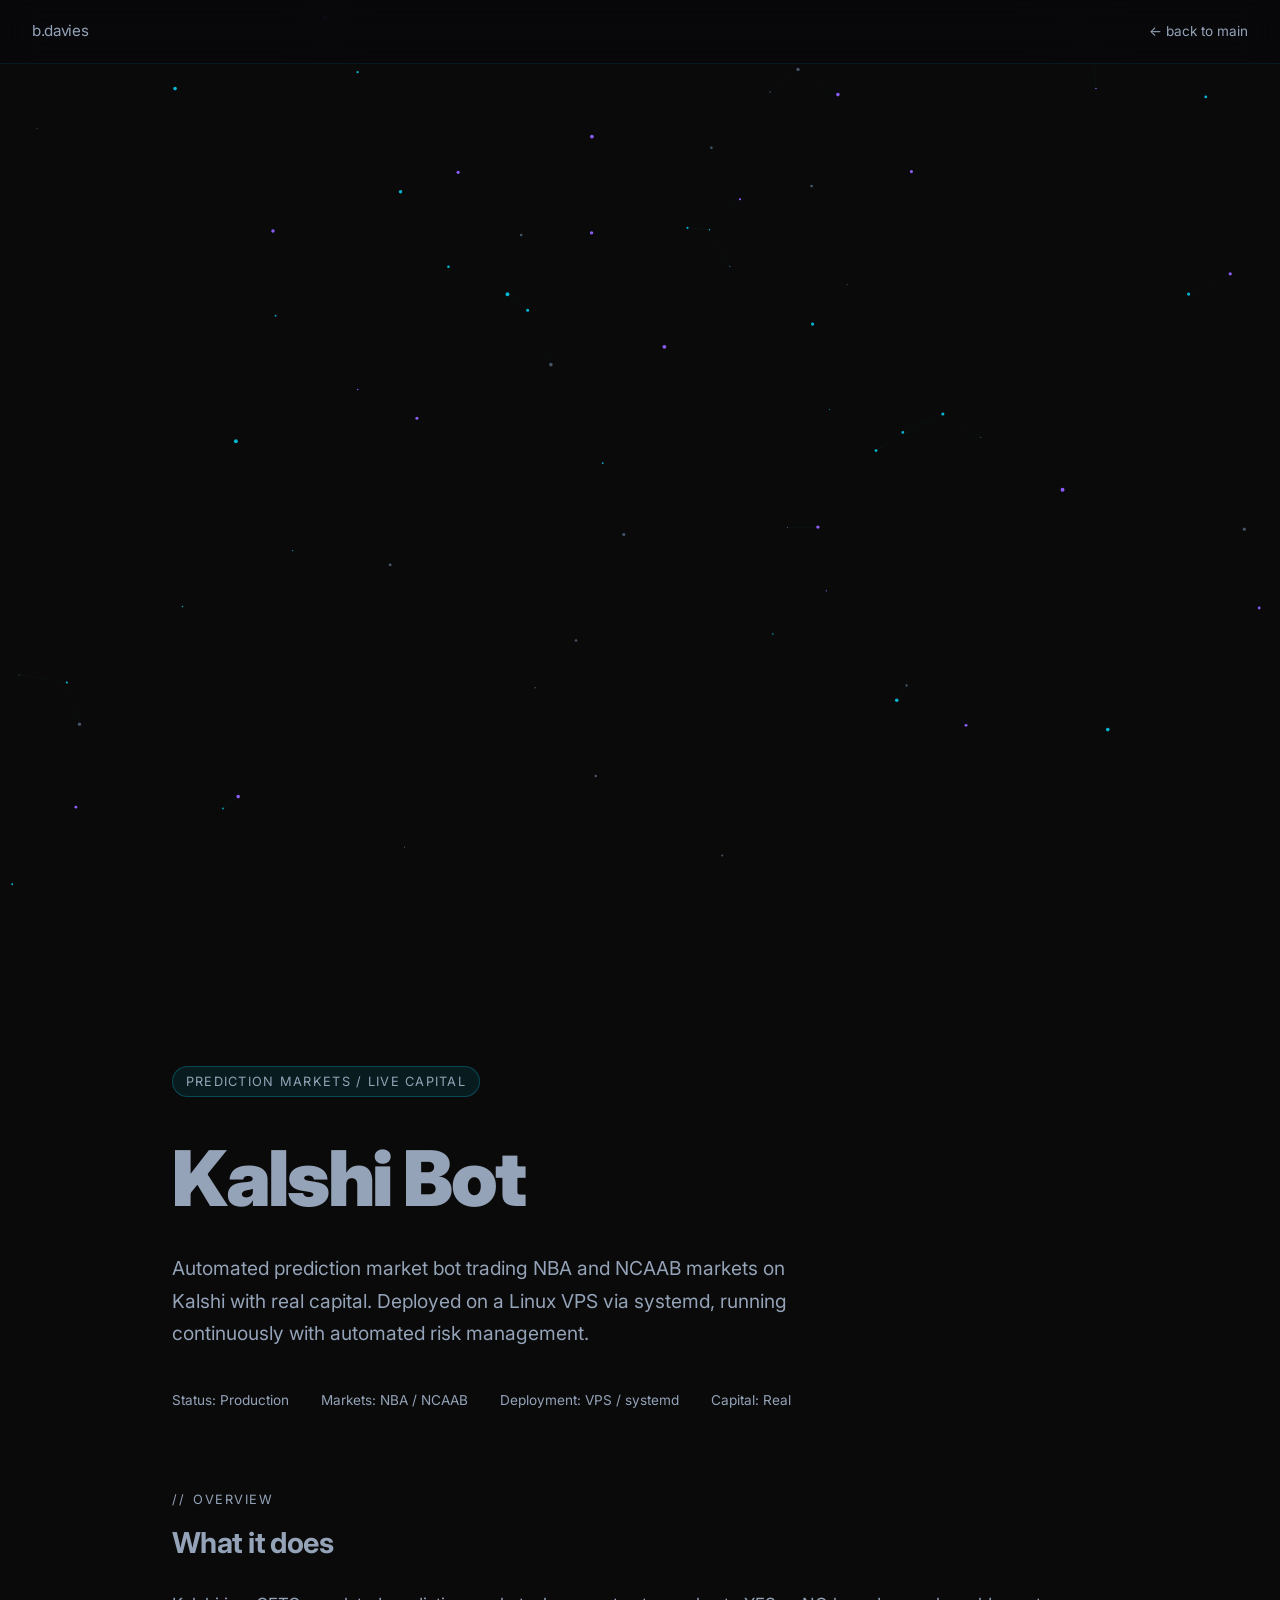
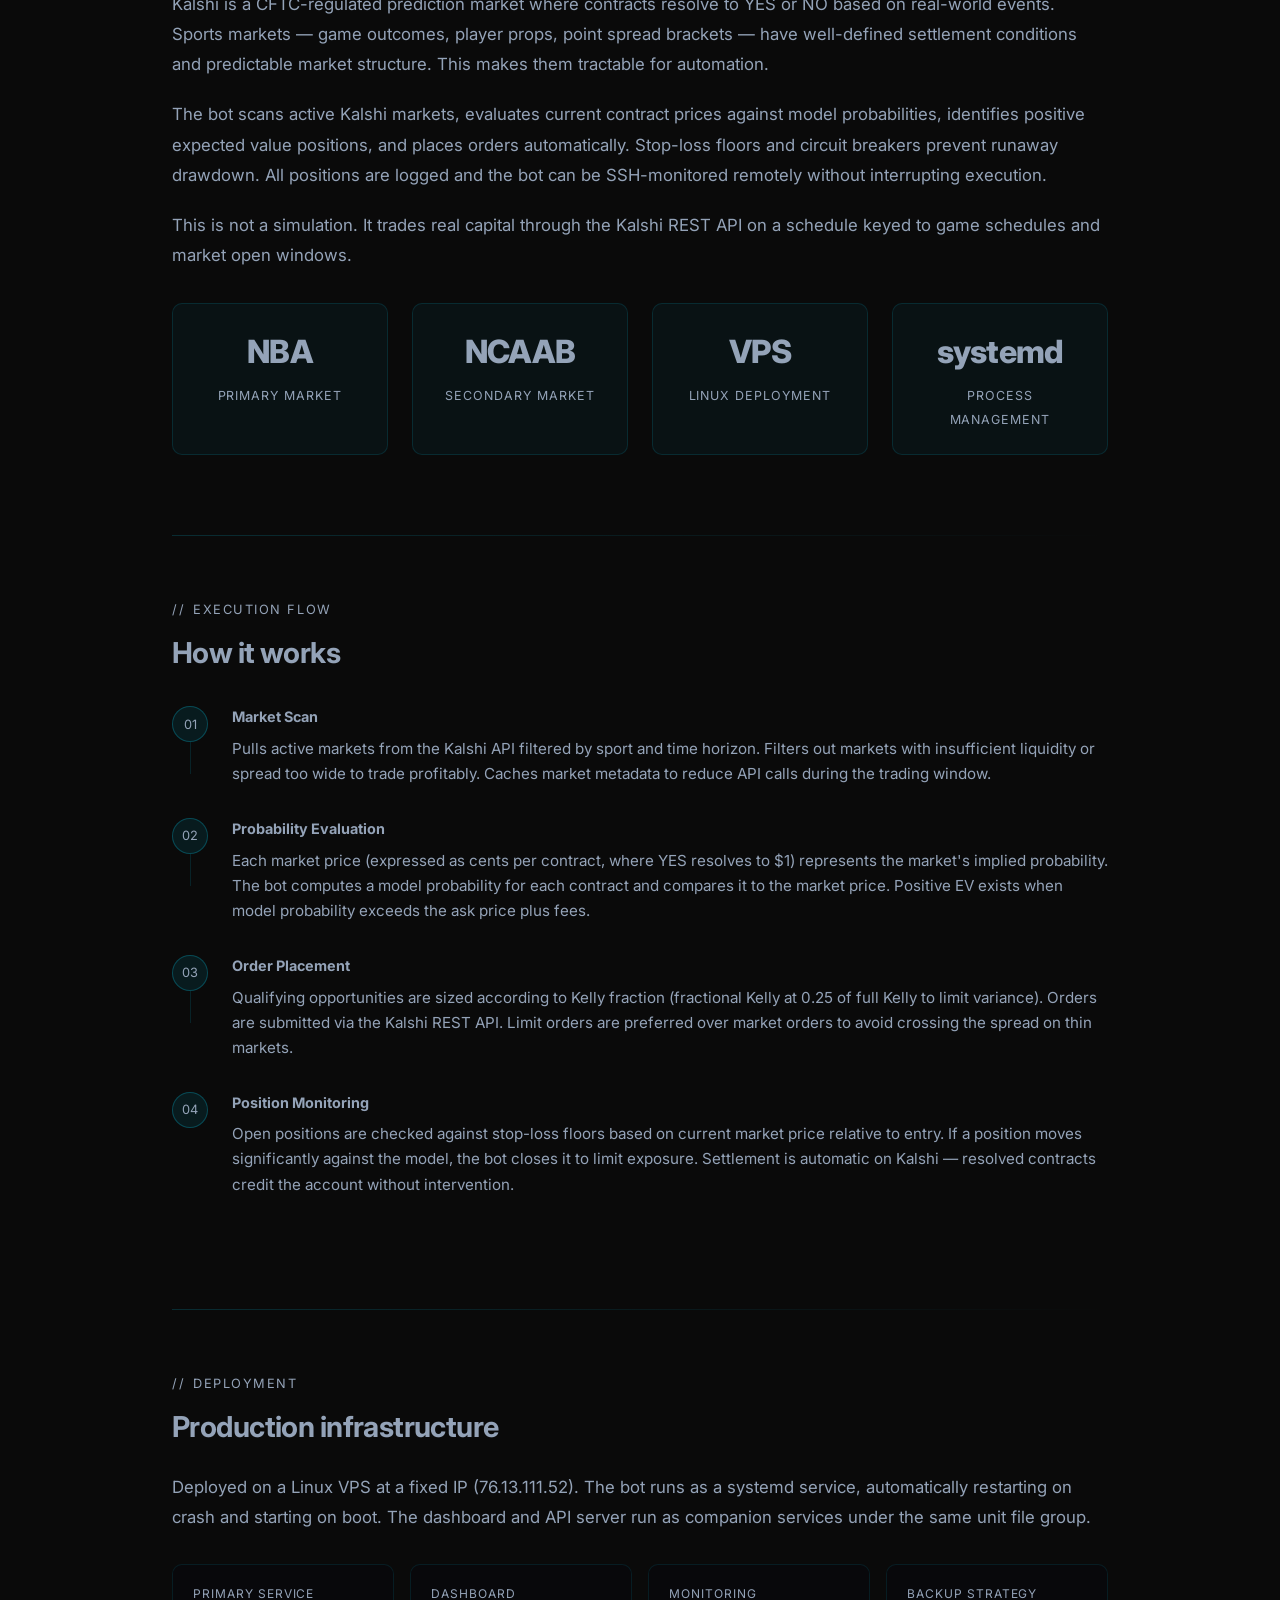
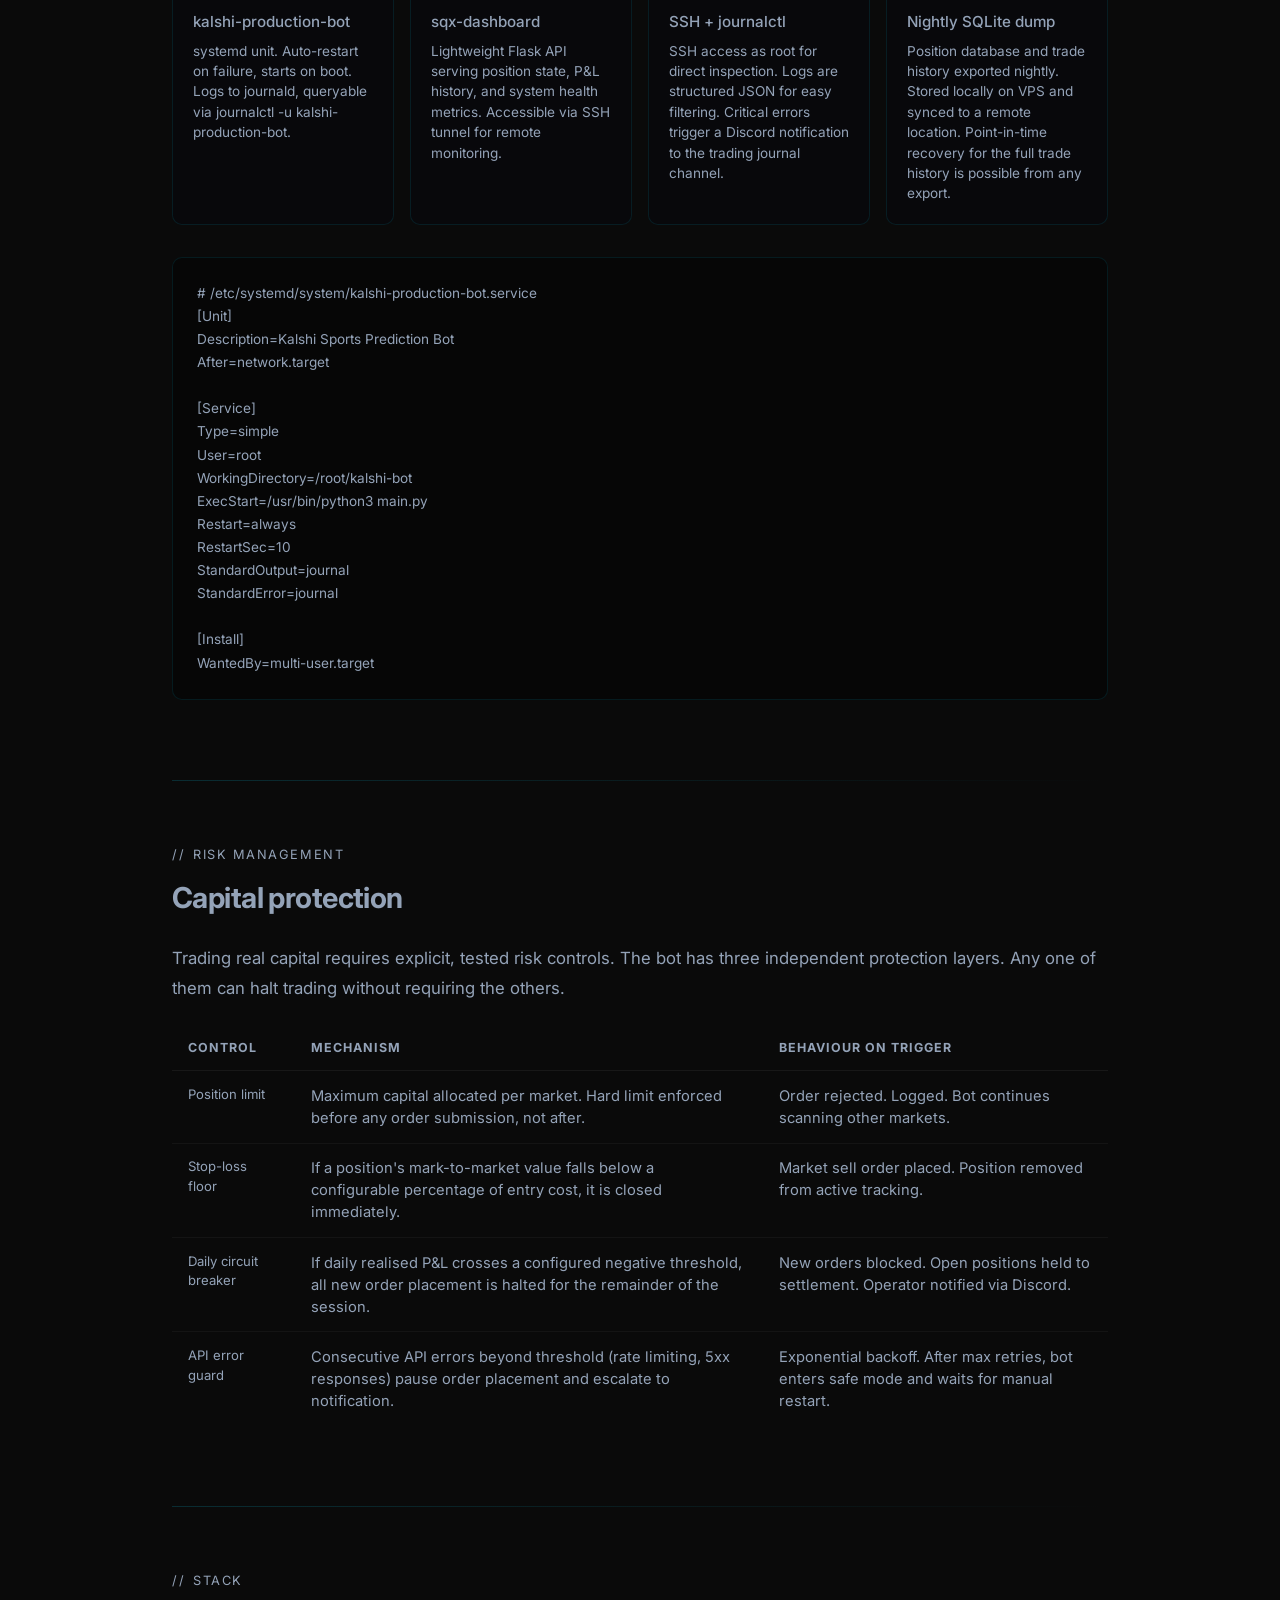
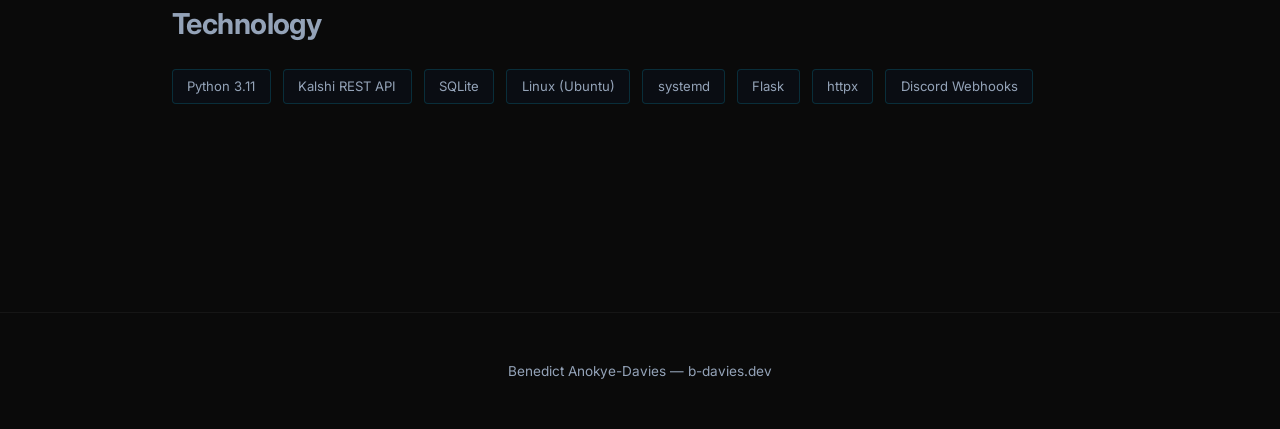
==== projects/kalshi.html @ c08cd83d "feat: add Vex and Morphogen project cards with metrics" ====
<!DOCTYPE html>
<html lang="en">
<head>
    <meta charset="UTF-8">
    <meta name="viewport" content="width=device-width, initial-scale=1.0">
    <title>Kalshi Bot — Prediction Market Automation | Benedict Anokye-Davies</title>
    <link rel="preconnect" href="https://fonts.googleapis.com">
    <link rel="preconnect" href="https://fonts.gstatic.com" crossorigin>
    <link href="https://fonts.googleapis.com/css2?family=JetBrains+Mono:wght@400;700;800&family=Outfit:wght@300;400;500;700;900&display=swap" rel="stylesheet">
    <link rel="stylesheet" href="../css/style.css">
    <style>
        nav {
            position: fixed; top: 0; left: 0; right: 0; z-index: 100;
            padding: 1.25rem 2rem; display: flex; justify-content: space-between; align-items: center;
            background: rgba(8,8,12,0.8); backdrop-filter: blur(20px); -webkit-backdrop-filter: blur(20px);
            border-bottom: 1px solid rgba(6,182,212,0.1);
        }
        .nav-logo { font-family: var(--font-mono); font-size: 0.95rem; color: var(--text-primary); text-decoration: none; letter-spacing: -0.02em; }
        .nav-logo span { color: var(--accent-amber); }
        .nav-back { font-family: var(--font-mono); font-size: 0.85rem; color: var(--text-muted); text-decoration: none; transition: color 0.2s ease; }
        .nav-back:hover { color: var(--accent-cyan); }
        .page-hero { padding: 10rem 2rem 5rem; max-width: 1000px; margin: 0 auto; }
        .project-badge {
            display: inline-block; font-family: var(--font-mono); font-size: 0.8rem; text-transform: uppercase;
            letter-spacing: 0.1em; padding: 0.3rem 0.8rem;
            background: rgba(6,182,212,0.1); color: var(--accent-cyan);
            border-radius: 20px; border: 1px solid rgba(6,182,212,0.3); margin-bottom: 1.5rem;
        }
        .page-title { font-size: clamp(2.5rem,6vw,5rem); font-weight: 900; letter-spacing: -0.03em; margin-bottom: 1rem; color: var(--text-primary); }
        .page-subtitle { font-size: 1.2rem; color: var(--text-muted); max-width: 650px; line-height: 1.7; margin-bottom: 2.5rem; }
        .meta-row { display: flex; gap: 2rem; flex-wrap: wrap; }
        .meta-item { font-family: var(--font-mono); font-size: 0.85rem; color: var(--text-dim); }
        .meta-item span { color: var(--accent-cyan); }
        .content-body { max-width: 1000px; margin: 0 auto; padding: 0 2rem 8rem; }
        .doc-section { margin-bottom: 5rem; }
        .doc-section-label { font-family: var(--font-mono); font-size: 0.8rem; text-transform: uppercase; letter-spacing: 0.12em; color: var(--accent-cyan); margin-bottom: 0.75rem; }
        .doc-section-label::before { content: '//'; margin-right: 0.5rem; color: var(--accent-amber); }
        .doc-section h2 { font-size: 1.8rem; font-weight: 700; margin-bottom: 1.5rem; color: var(--text-primary); letter-spacing: -0.02em; }
        .doc-section p { color: var(--text-muted); font-size: 1.05rem; line-height: 1.8; margin-bottom: 1.25rem; }
        .doc-section p strong { color: var(--text-primary); }
        .stat-grid { display: grid; grid-template-columns: repeat(auto-fit,minmax(180px,1fr)); gap: 1.5rem; margin: 2rem 0; }
        .stat-card { background: rgba(6,182,212,0.05); border: 1px solid rgba(6,182,212,0.15); border-radius: 10px; padding: 1.5rem; text-align: center; }
        .stat-value { font-family: var(--font-mono); font-size: 2rem; font-weight: 800; color: var(--accent-cyan); display: block; margin-bottom: 0.4rem; letter-spacing: -0.03em; }
        .stat-label { font-family: var(--font-mono); font-size: 0.78rem; color: var(--text-dim); text-transform: uppercase; letter-spacing: 0.08em; }
        .flow-steps { display: flex; flex-direction: column; gap: 0; margin: 2rem 0; }
        .flow-step { display: flex; gap: 1.5rem; align-items: flex-start; }
        .flow-step-left { display: flex; flex-direction: column; align-items: center; flex-shrink: 0; }
        .flow-num { width: 36px; height: 36px; border-radius: 50%; background: rgba(6,182,212,0.1); border: 1px solid rgba(6,182,212,0.3); display: flex; align-items: center; justify-content: center; font-family: var(--font-mono); font-size: 0.8rem; color: var(--accent-cyan); flex-shrink: 0; }
        .flow-line { width: 1px; flex: 1; background: rgba(6,182,212,0.15); min-height: 32px; }
        .flow-step:last-child .flow-line { display: none; }
        .flow-content { padding: 0 0 2rem; }
        .flow-title { font-family: var(--font-mono); font-size: 0.9rem; color: var(--text-primary); font-weight: 700; margin-bottom: 0.5rem; }
        .flow-desc { color: var(--text-muted); font-size: 0.95rem; line-height: 1.65; }
        .deploy-grid { display: grid; grid-template-columns: repeat(auto-fit,minmax(220px,1fr)); gap: 1rem; margin: 2rem 0; }
        .deploy-card { background: rgba(8,8,12,0.6); border: 1px solid rgba(6,182,212,0.12); border-radius: 10px; padding: 1.25rem; }
        .deploy-label { font-family: var(--font-mono); font-size: 0.75rem; text-transform: uppercase; letter-spacing: 0.08em; color: var(--accent-cyan); margin-bottom: 0.5rem; }
        .deploy-value { font-size: 0.95rem; color: var(--text-primary); font-weight: 500; margin-bottom: 0.4rem; }
        .deploy-desc { font-size: 0.85rem; color: var(--text-dim); line-height: 1.5; }
        .risk-table { width: 100%; border-collapse: collapse; margin: 1.5rem 0; }
        .risk-table th { font-family: var(--font-mono); font-size: 0.78rem; text-transform: uppercase; letter-spacing: 0.08em; color: var(--text-dim); padding: 0.75rem 1rem; text-align: left; border-bottom: 1px solid rgba(255,255,255,0.06); }
        .risk-table td { padding: 0.85rem 1rem; font-size: 0.92rem; color: var(--text-muted); border-bottom: 1px solid rgba(255,255,255,0.04); vertical-align: top; }
        .risk-table tr:last-child td { border-bottom: none; }
        .risk-table td:first-child { font-family: var(--font-mono); font-size: 0.82rem; color: var(--accent-cyan); }
        .code-block { background: rgba(0,0,0,0.4); border: 1px solid rgba(6,182,212,0.12); border-radius: 10px; padding: 1.5rem; margin: 1.5rem 0; overflow-x: auto; }
        .code-block pre { font-family: var(--font-mono); font-size: 0.85rem; line-height: 1.7; color: var(--text-muted); margin: 0; white-space: pre; }
        .kw { color: var(--accent-violet); }
        .fn { color: var(--accent-amber); }
        .cm { color: var(--text-dim); }
        .st { color: #10b981; }
        .nm { color: var(--accent-cyan); }
        .tech-stack { display: flex; flex-wrap: wrap; gap: 0.75rem; margin: 1.5rem 0; }
        .tech-tag { font-family: var(--font-mono); font-size: 0.82rem; padding: 0.4rem 0.9rem; background: rgba(10,15,26,0.6); border: 1px solid rgba(6,182,212,0.2); border-radius: 4px; color: var(--text-muted); }
        .divider { height: 1px; background: linear-gradient(to right, rgba(6,182,212,0.2), transparent); margin: 4rem 0; }
        footer { padding: 3rem 2rem; text-align: center; border-top: 1px solid rgba(255,255,255,0.05); }
        .footer-text { font-family: var(--font-mono); font-size: 0.85rem; color: var(--text-dim); }
        @media (max-width: 768px) {
            .page-hero { padding: 7rem 1.5rem 3rem; }
            .content-body { padding: 0 1.5rem 5rem; }
            .stat-grid { grid-template-columns: repeat(2,1fr); }
            .risk-table { font-size: 0.85rem; }
        }
    </style>
</head>
<body>
    <canvas id="particles-bg"></canvas>
    <nav>
        <a href="/" class="nav-logo">b<span>.</span>davies</a>
        <a href="/" class="nav-back">&larr; back to main</a>
    </nav>
    <div class="page-hero">
        <div class="project-badge">Prediction Markets / Live Capital</div>
        <h1 class="page-title">Kalshi Bot</h1>
        <p class="page-subtitle">Automated prediction market bot trading NBA and NCAAB markets on Kalshi with real capital. Deployed on a Linux VPS via systemd, running continuously with automated risk management.</p>
        <div class="meta-row">
            <div class="meta-item">Status: <span>Production</span></div>
            <div class="meta-item">Markets: <span>NBA / NCAAB</span></div>
            <div class="meta-item">Deployment: <span>VPS / systemd</span></div>
            <div class="meta-item">Capital: <span>Real</span></div>
        </div>
    </div>
    <div class="content-body">
        <div class="doc-section">
            <div class="doc-section-label">Overview</div>
            <h2>What it does</h2>
            <p>Kalshi is a CFTC-regulated prediction market where contracts resolve to YES or NO based on real-world events. Sports markets &mdash; game outcomes, player props, point spread brackets &mdash; have well-defined settlement conditions and predictable market structure. This makes them tractable for automation.</p>
            <p>The bot scans active Kalshi markets, evaluates current contract prices against model probabilities, identifies positive expected value positions, and places orders automatically. Stop-loss floors and circuit breakers prevent runaway drawdown. All positions are logged and the bot can be SSH-monitored remotely without interrupting execution.</p>
            <p>This is not a simulation. It trades real capital through the Kalshi REST API on a schedule keyed to game schedules and market open windows.</p>
            <div class="stat-grid">
                <div class="stat-card"><span class="stat-value">NBA</span><span class="stat-label">Primary market</span></div>
                <div class="stat-card"><span class="stat-value">NCAAB</span><span class="stat-label">Secondary market</span></div>
                <div class="stat-card"><span class="stat-value">VPS</span><span class="stat-label">Linux deployment</span></div>
                <div class="stat-card"><span class="stat-value">systemd</span><span class="stat-label">Process management</span></div>
            </div>
        </div>
        <div class="divider"></div>
        <div class="doc-section">
            <div class="doc-section-label">Execution Flow</div>
            <h2>How it works</h2>
            <div class="flow-steps">
                <div class="flow-step">
                    <div class="flow-step-left"><div class="flow-num">01</div><div class="flow-line"></div></div>
                    <div class="flow-content">
                        <div class="flow-title">Market Scan</div>
                        <div class="flow-desc">Pulls active markets from the Kalshi API filtered by sport and time horizon. Filters out markets with insufficient liquidity or spread too wide to trade profitably. Caches market metadata to reduce API calls during the trading window.</div>
                    </div>
                </div>
                <div class="flow-step">
                    <div class="flow-step-left"><div class="flow-num">02</div><div class="flow-line"></div></div>
                    <div class="flow-content">
                        <div class="flow-title">Probability Evaluation</div>
                        <div class="flow-desc">Each market price (expressed as cents per contract, where YES resolves to $1) represents the market's implied probability. The bot computes a model probability for each contract and compares it to the market price. Positive EV exists when model probability exceeds the ask price plus fees.</div>
                    </div>
                </div>
                <div class="flow-step">
                    <div class="flow-step-left"><div class="flow-num">03</div><div class="flow-line"></div></div>
                    <div class="flow-content">
                        <div class="flow-title">Order Placement</div>
                        <div class="flow-desc">Qualifying opportunities are sized according to Kelly fraction (fractional Kelly at 0.25 of full Kelly to limit variance). Orders are submitted via the Kalshi REST API. Limit orders are preferred over market orders to avoid crossing the spread on thin markets.</div>
                    </div>
                </div>
                <div class="flow-step">
                    <div class="flow-step-left"><div class="flow-num">04</div><div class="flow-line"></div></div>
                    <div class="flow-content">
                        <div class="flow-title">Position Monitoring</div>
                        <div class="flow-desc">Open positions are checked against stop-loss floors based on current market price relative to entry. If a position moves significantly against the model, the bot closes it to limit exposure. Settlement is automatic on Kalshi &mdash; resolved contracts credit the account without intervention.</div>
                    </div>
                </div>
            </div>
        </div>
        <div class="divider"></div>
        <div class="doc-section">
            <div class="doc-section-label">Deployment</div>
            <h2>Production infrastructure</h2>
            <p>Deployed on a Linux VPS at a fixed IP (76.13.111.52). The bot runs as a systemd service, automatically restarting on crash and starting on boot. The dashboard and API server run as companion services under the same unit file group.</p>
            <div class="deploy-grid">
                <div class="deploy-card">
                    <div class="deploy-label">Primary service</div>
                    <div class="deploy-value">kalshi-production-bot</div>
                    <div class="deploy-desc">systemd unit. Auto-restart on failure, starts on boot. Logs to journald, queryable via journalctl -u kalshi-production-bot.</div>
                </div>
                <div class="deploy-card">
                    <div class="deploy-label">Dashboard</div>
                    <div class="deploy-value">sqx-dashboard</div>
                    <div class="deploy-desc">Lightweight Flask API serving position state, P&amp;L history, and system health metrics. Accessible via SSH tunnel for remote monitoring.</div>
                </div>
                <div class="deploy-card">
                    <div class="deploy-label">Monitoring</div>
                    <div class="deploy-value">SSH + journalctl</div>
                    <div class="deploy-desc">SSH access as root for direct inspection. Logs are structured JSON for easy filtering. Critical errors trigger a Discord notification to the trading journal channel.</div>
                </div>
                <div class="deploy-card">
                    <div class="deploy-label">Backup strategy</div>
                    <div class="deploy-value">Nightly SQLite dump</div>
                    <div class="deploy-desc">Position database and trade history exported nightly. Stored locally on VPS and synced to a remote location. Point-in-time recovery for the full trade history is possible from any export.</div>
                </div>
            </div>
            <div class="code-block">
<pre><span class="cm"># /etc/systemd/system/kalshi-production-bot.service</span>
[Unit]
Description=Kalshi Sports Prediction Bot
After=network.target

[Service]
Type=simple
User=root
WorkingDirectory=/root/kalshi-bot
ExecStart=/usr/bin/python3 main.py
Restart=always
RestartSec=10
StandardOutput=journal
StandardError=journal

[Install]
WantedBy=multi-user.target</pre>
            </div>
        </div>
        <div class="divider"></div>
        <div class="doc-section">
            <div class="doc-section-label">Risk Management</div>
            <h2>Capital protection</h2>
            <p>Trading real capital requires explicit, tested risk controls. The bot has three independent protection layers. Any one of them can halt trading without requiring the others.</p>
            <table class="risk-table">
                <thead>
                    <tr>
                        <th>Control</th>
                        <th>Mechanism</th>
                        <th>Behaviour on trigger</th>
                    </tr>
                </thead>
                <tbody>
                    <tr>
                        <td>Position limit</td>
                        <td>Maximum capital allocated per market. Hard limit enforced before any order submission, not after.</td>
                        <td>Order rejected. Logged. Bot continues scanning other markets.</td>
                    </tr>
                    <tr>
                        <td>Stop-loss floor</td>
                        <td>If a position's mark-to-market value falls below a configurable percentage of entry cost, it is closed immediately.</td>
                        <td>Market sell order placed. Position removed from active tracking.</td>
                    </tr>
                    <tr>
                        <td>Daily circuit breaker</td>
                        <td>If daily realised P&amp;L crosses a configured negative threshold, all new order placement is halted for the remainder of the session.</td>
                        <td>New orders blocked. Open positions held to settlement. Operator notified via Discord.</td>
                    </tr>
                    <tr>
                        <td>API error guard</td>
                        <td>Consecutive API errors beyond threshold (rate limiting, 5xx responses) pause order placement and escalate to notification.</td>
                        <td>Exponential backoff. After max retries, bot enters safe mode and waits for manual restart.</td>
                    </tr>
                </tbody>
            </table>
        </div>
        <div class="divider"></div>
        <div class="doc-section">
            <div class="doc-section-label">Stack</div>
            <h2>Technology</h2>
            <div class="tech-stack">
                <span class="tech-tag">Python 3.11</span>
                <span class="tech-tag">Kalshi REST API</span>
                <span class="tech-tag">SQLite</span>
                <span class="tech-tag">Linux (Ubuntu)</span>
                <span class="tech-tag">systemd</span>
                <span class="tech-tag">Flask</span>
                <span class="tech-tag">httpx</span>
                <span class="tech-tag">Discord Webhooks</span>
            </div>
        </div>
    </div>
    <footer>
        <p class="footer-text">Benedict Anokye-Davies &mdash; <a href="/" style="color:var(--accent-cyan);text-decoration:none;">b-davies.dev</a></p>
    </footer>
    <script>
    (function(){
        var canvas=document.getElementById('particles-bg'),ctx=canvas.getContext('2d'),width,height,particles=[];
        var colors=['#8b5cf6','#06b6d4','#475569'],max=window.innerWidth<768?40:70,dist=120;
        function resize(){width=canvas.width=window.innerWidth;height=canvas.height=window.innerHeight;}
        function Particle(){this.x=Math.random()*width;this.y=Math.random()*height;this.vx=(Math.random()-0.5)*0.5;this.vy=(Math.random()-0.5)*0.5;this.r=Math.random()*1.5+0.5;this.c=colors[Math.floor(Math.random()*colors.length)];}
        Particle.prototype.update=function(){this.x+=this.vx;this.y+=this.vy;if(this.x<0||this.x>width)this.vx*=-1;if(this.y<0||this.y>height)this.vy*=-1;};
        Particle.prototype.draw=function(){ctx.beginPath();ctx.arc(this.x,this.y,this.r,0,Math.PI*2);ctx.fillStyle=this.c;ctx.fill();};
        function init(){resize();window.addEventListener('resize',resize);for(var i=0;i<max;i++)particles.push(new Particle());animate();}
        function animate(){ctx.clearRect(0,0,width,height);for(var i=0;i<particles.length;i++){particles[i].update();particles[i].draw();for(var j=i+1;j<particles.length;j++){var dx=particles[i].x-particles[j].x,dy=particles[i].y-particles[j].y,d=Math.sqrt(dx*dx+dy*dy);if(d<dist){ctx.beginPath();ctx.strokeStyle='rgba(6,182,212,'+(0.12*(1-d/dist))+')';ctx.lineWidth=0.5;ctx.moveTo(particles[i].x,particles[i].y);ctx.lineTo(particles[j].x,particles[j].y);ctx.stroke();}}}requestAnimationFrame(animate);}
        init();
    })();
    </script>
</body>
</html>
---- css/style.css ----
/* Tailwind directives via CDN or compiled locally, falling back to vanilla CSS setup for safety based on the brief.
   The user specified flat colors, no animations except smooth scroll, clear structure. */

@import url('https://fonts.googleapis.com/css2?family=Inter:wght@400;500;600;700&display=swap');

:root {
  --navy: #0a0a0a;
  --slate: #94a3b8;
  --white: #e2e8f0;
  --violet: #8b5cf6;
  --muted: #64748b;
  --dim: #475569;
}

* {
  margin: 0;
  padding: 0;
  box-sizing: border-box;
}

html {
  scroll-behavior: smooth;
  font-family: 'Inter', sans-serif;
  background-color: var(--navy);
  color: var(--slate);
  line-height: 1.5;
}

body {
  -webkit-font-smoothing: antialiased;
  -moz-osx-font-smoothing: grayscale;
}

::selection {
  background-color: var(--violet);
  color: var(--white);
}

a {
  text-decoration: none;
  color: inherit;
}

ul {
  list-style: none;
}

/* Base utility classes manually injected to match the Tailwind classes used in HTML */
.bg-navy { background-color: var(--navy); }
.text-slate { color: var(--slate); }
.text-white { color: var(--white); }
.text-violet { color: var(--violet); }
.text-muted { color: var(--muted); }
.text-dim { color: var(--dim); }
.bg-violet { background-color: var(--violet); }

.min-h-screen { min-height: 100vh; }
.max-w-screen-xl { max-width: 1280px; }
.mx-auto { margin-left: auto; margin-right: auto; }
.px-6 { padding-left: 1.5rem; padding-right: 1.5rem; }
.py-12 { padding-top: 3rem; padding-bottom: 3rem; }

@media (min-width: 768px) {
  .md\:px-12 { padding-left: 3rem; padding-right: 3rem; }
  .md\:py-20 { padding-top: 5rem; padding-bottom: 5rem; }
}

@media (min-width: 1024px) {
  .lg\:px-24 { padding-left: 6rem; padding-right: 6rem; }
  .lg\:py-0 { padding-top: 0; padding-bottom: 0; }
  .lg\:flex { display: flex; }
  .lg\:justify-between { justify-content: space-between; }
  .lg\:gap-4 { gap: 1rem; }
  .lg\:sticky { position: sticky; }
  .lg\:top-0 { top: 0; }
  .lg\:max-h-screen { max-height: 100vh; }
  .lg\:w-\[48\%\] { width: 48%; }
  .lg\:w-\[52\%\] { width: 52%; }
  .lg\:flex-col { flex-direction: column; }
  .lg\:py-24 { padding-top: 6rem; padding-bottom: 6rem; }
  .lg\:block { display: block; }
  .lg\:sr-only { position: absolute; width: 1px; height: 1px; padding: 0; margin: -1px; overflow: hidden; clip: rect(0, 0, 0, 0); white-space: nowrap; border-width: 0; }
  .lg\:opacity-0 { opacity: 0; }
}

.text-4xl { font-size: 2.25rem; line-height: 2.5rem; }
.sm\:text-5xl { font-size: 3rem; line-height: 1; }
.font-bold { font-weight: 700; }
.tracking-tight { letter-spacing: -0.025em; }
.text-lg { font-size: 1.125rem; line-height: 1.75rem; }
.sm\:text-xl { font-size: 1.25rem; line-height: 1.75rem; }
.font-medium { font-weight: 500; }
.mt-3 { margin-top: 0.75rem; }
.mt-4 { margin-top: 1rem; }
.max-w-xs { max-width: 20rem; }
.leading-normal { line-height: 1.5; }

.hidden { display: none; }
.mt-16 { margin-top: 4rem; }
.w-max { width: max-content; }
.flex { display: flex; }
.items-center { align-items: center; }
.py-3 { padding-top: 0.75rem; padding-bottom: 0.75rem; }
.mr-4 { margin-right: 1rem; }
.h-px { height: 1px; }
.w-8 { width: 2rem; }
.bg-slate { background-color: var(--slate); }
.transition-all { transition-property: all; transition-timing-function: cubic-bezier(0.4, 0, 0.2, 1); transition-duration: 150ms; }
.text-xs { font-size: 0.75rem; line-height: 1rem; }
.uppercase { text-transform: uppercase; }
.tracking-widest { letter-spacing: 0.1em; }

/* Nav interactions */
.nav-indicator {
  transition: width 0.2s ease, background-color 0.2s ease;
}
.nav-text {
  transition: color 0.2s ease;
}
.group:hover .nav-indicator, .group.active .nav-indicator {
  width: 4rem;
  background-color: var(--white);
}
.group:hover .nav-text, .group.active .nav-text {
  color: var(--white);
}

.ml-1 { margin-left: 0.25rem; }
.mt-8 { margin-top: 2rem; }
.gap-5 { gap: 1.25rem; }
.shrink-0 { flex-shrink: 0; }
.block { display: block; }
.transition-colors { transition-property: color, background-color, border-color, text-decoration-color, fill, stroke; transition-timing-function: cubic-bezier(0.4, 0, 0.2, 1); transition-duration: 150ms; }
.h-6 { height: 1.5rem; }
.w-6 { width: 1.5rem; }
.hover\:text-white:hover { color: var(--white); }
.sr-only { position: absolute; width: 1px; height: 1px; padding: 0; margin: -1px; overflow: hidden; clip: rect(0, 0, 0, 0); white-space: nowrap; border-width: 0; }

.pt-24 { padding-top: 6rem; }
.mb-16 { margin-bottom: 4rem; }
.scroll-mt-16 { scroll-margin-top: 4rem; }
@media (min-width: 768px) {
  .md\:mb-24 { margin-bottom: 6rem; }
}
@media (min-width: 1024px) {
  .lg\:mb-36 { margin-bottom: 9rem; }
  .lg\:scroll-mt-24 { scroll-margin-top: 6rem; }
}

.sticky { position: sticky; }
.z-20 { z-index: 20; }
.-mx-6 { margin-left: -1.5rem; margin-right: -1.5rem; }
.mb-4 { margin-bottom: 1rem; }
.w-screen { width: 100vw; }
.bg-navy\/75 { background-color: rgba(10, 10, 10, 0.75); }
.py-5 { padding-top: 1.25rem; padding-bottom: 1.25rem; }
.backdrop-blur { backdrop-filter: blur(8px); }

.text-base { font-size: 1rem; line-height: 1.5rem; }
.leading-relaxed { line-height: 1.625; }
.space-y-4 > :not([hidden]) ~ :not([hidden]) { margin-top: 1rem; }
.space-y-12 > :not([hidden]) ~ :not([hidden]) { margin-top: 3rem; }
.space-y-6 > :not([hidden]) ~ :not([hidden]) { margin-top: 1.5rem; }

.relative { position: relative; }
.flex-col { flex-direction: column; }
@media (min-width: 640px) {
  .sm\:flex-row { flex-direction: row; }
  .sm\:w-1\/4 { width: 25%; }
  .sm\:w-3\/4 { width: 75%; }
  .sm\:pb-0 { padding-bottom: 0; }
}
.gap-4 { gap: 1rem; }
.z-10 { z-index: 10; }
.mt-1 { margin-top: 0.25rem; }
.mb-2 { margin-bottom: 0.5rem; }
.font-semibold { font-weight: 600; }
.tracking-wide { letter-spacing: 0.025em; }
.leading-snug { line-height: 1.375; }

.border { border-width: 1px; }
.border-white\/10 { border-color: rgba(255, 255, 255, 0.1); border-style: solid; }
.rounded-lg { border-radius: 0.5rem; }
.p-6 { padding: 1.5rem; }
.hover\:bg-white\/\[0\.02\]:hover { background-color: rgba(255, 255, 255, 0.02); }

.inline-flex { display: inline-flex; }
.items-baseline { align-items: baseline; }
.leading-tight { line-height: 1.25; }
.hover\:text-violet:hover { color: var(--violet); }
.focus-visible\:text-violet:focus-visible { color: var(--violet); }
.inline-block { display: inline-block; }
.h-4 { height: 1rem; }
.w-4 { width: 1rem; }
.transition-transform { transition-property: transform; transition-timing-function: cubic-bezier(0.4, 0, 0.2, 1); transition-duration: 150ms; }
.ml-1 { margin-left: 0.25rem; }
.translate-y-px { transform: translateY(1px); }
.group:hover .group-hover\/link\:-translate-y-1 { transform: translateY(-0.25rem); }
.group:hover .group-hover\/link\:translate-x-1 { transform: translateX(0.25rem) translateY(-0.25rem); }

.text-sm { font-size: 0.875rem; line-height: 1.25rem; }
.mt-2 { margin-top: 0.5rem; }
.flex-wrap { flex-wrap: wrap; }
.mr-1\.5 { margin-right: 0.375rem; }
.rounded-full { border-radius: 9999px; }
.bg-violet\/10 { background-color: rgba(139, 92, 246, 0.1); }
.px-3 { padding-left: 0.75rem; padding-right: 0.75rem; }
.py-1 { padding-top: 0.25rem; padding-bottom: 0.25rem; }
.leading-5 { line-height: 1.25rem; }

.max-w-md { max-width: 28rem; }
.pb-16 { padding-bottom: 4rem; }

.font-normal { font-weight: 400; }
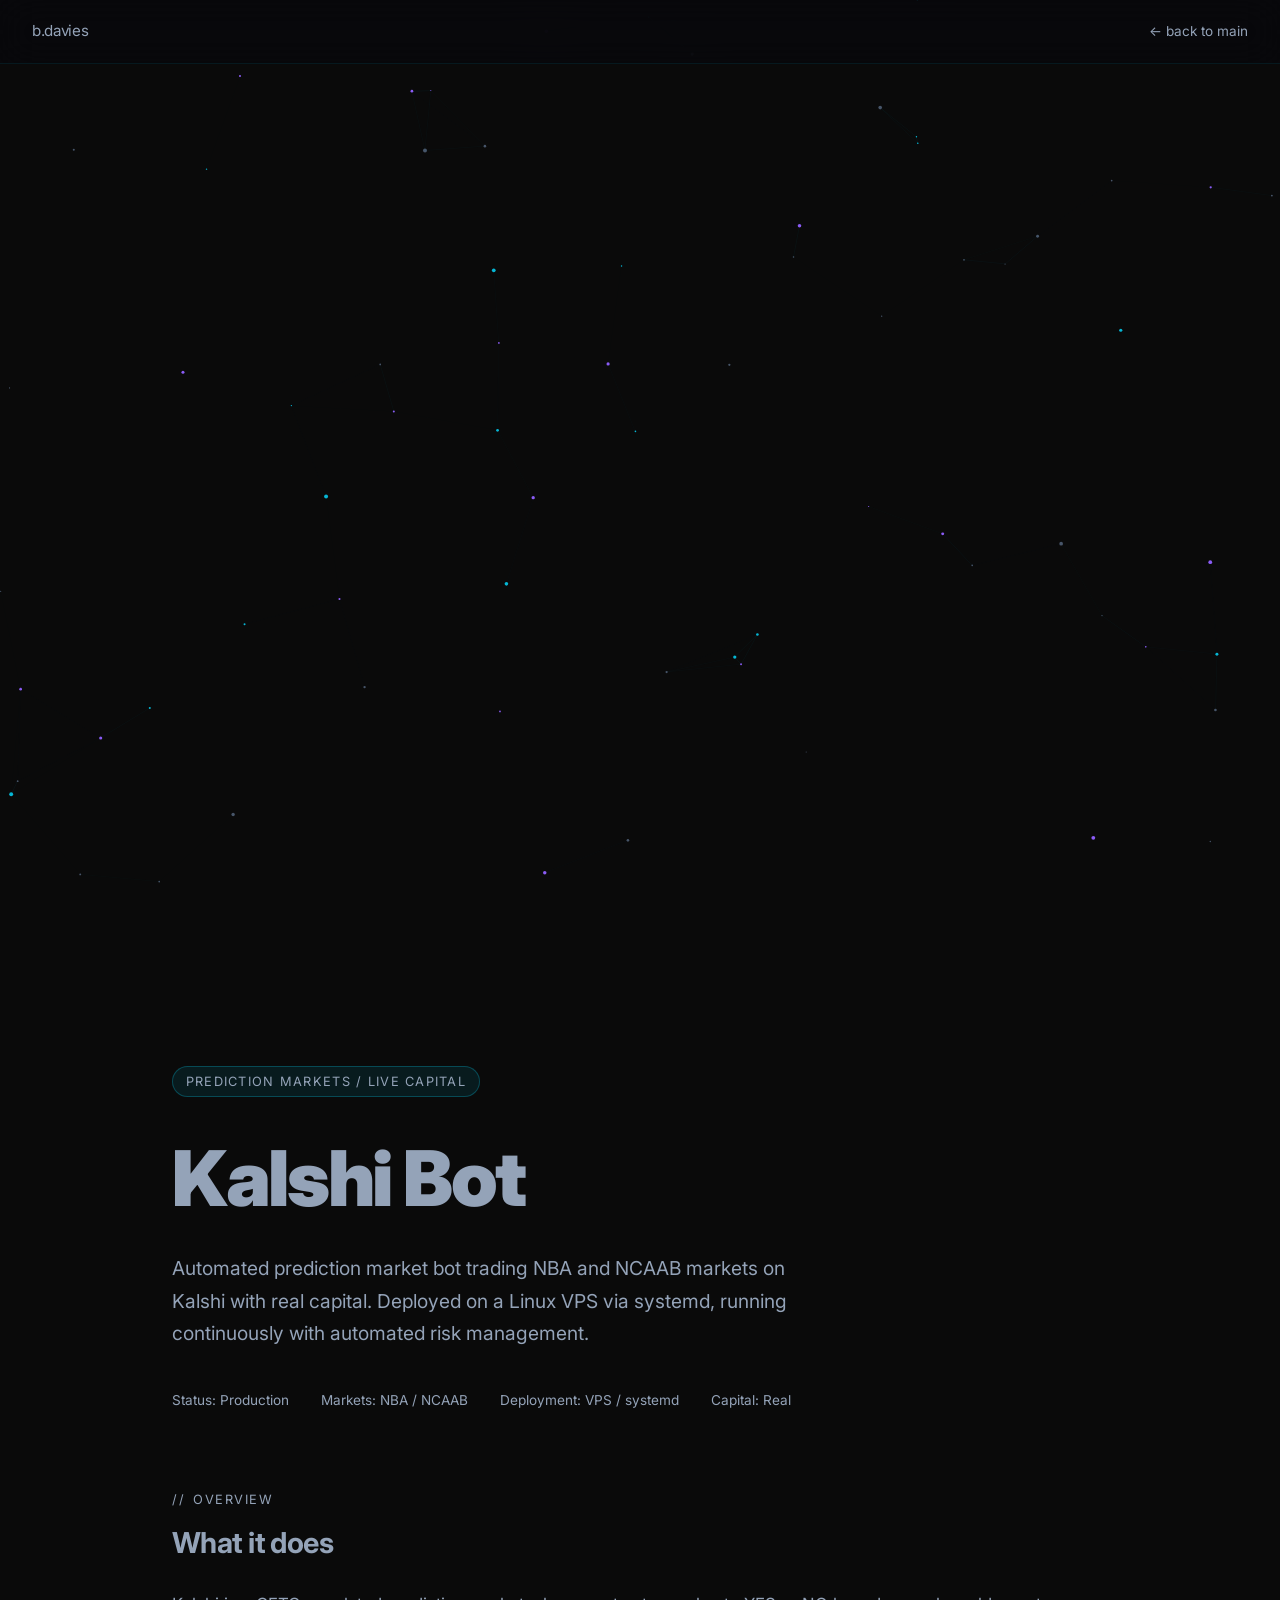
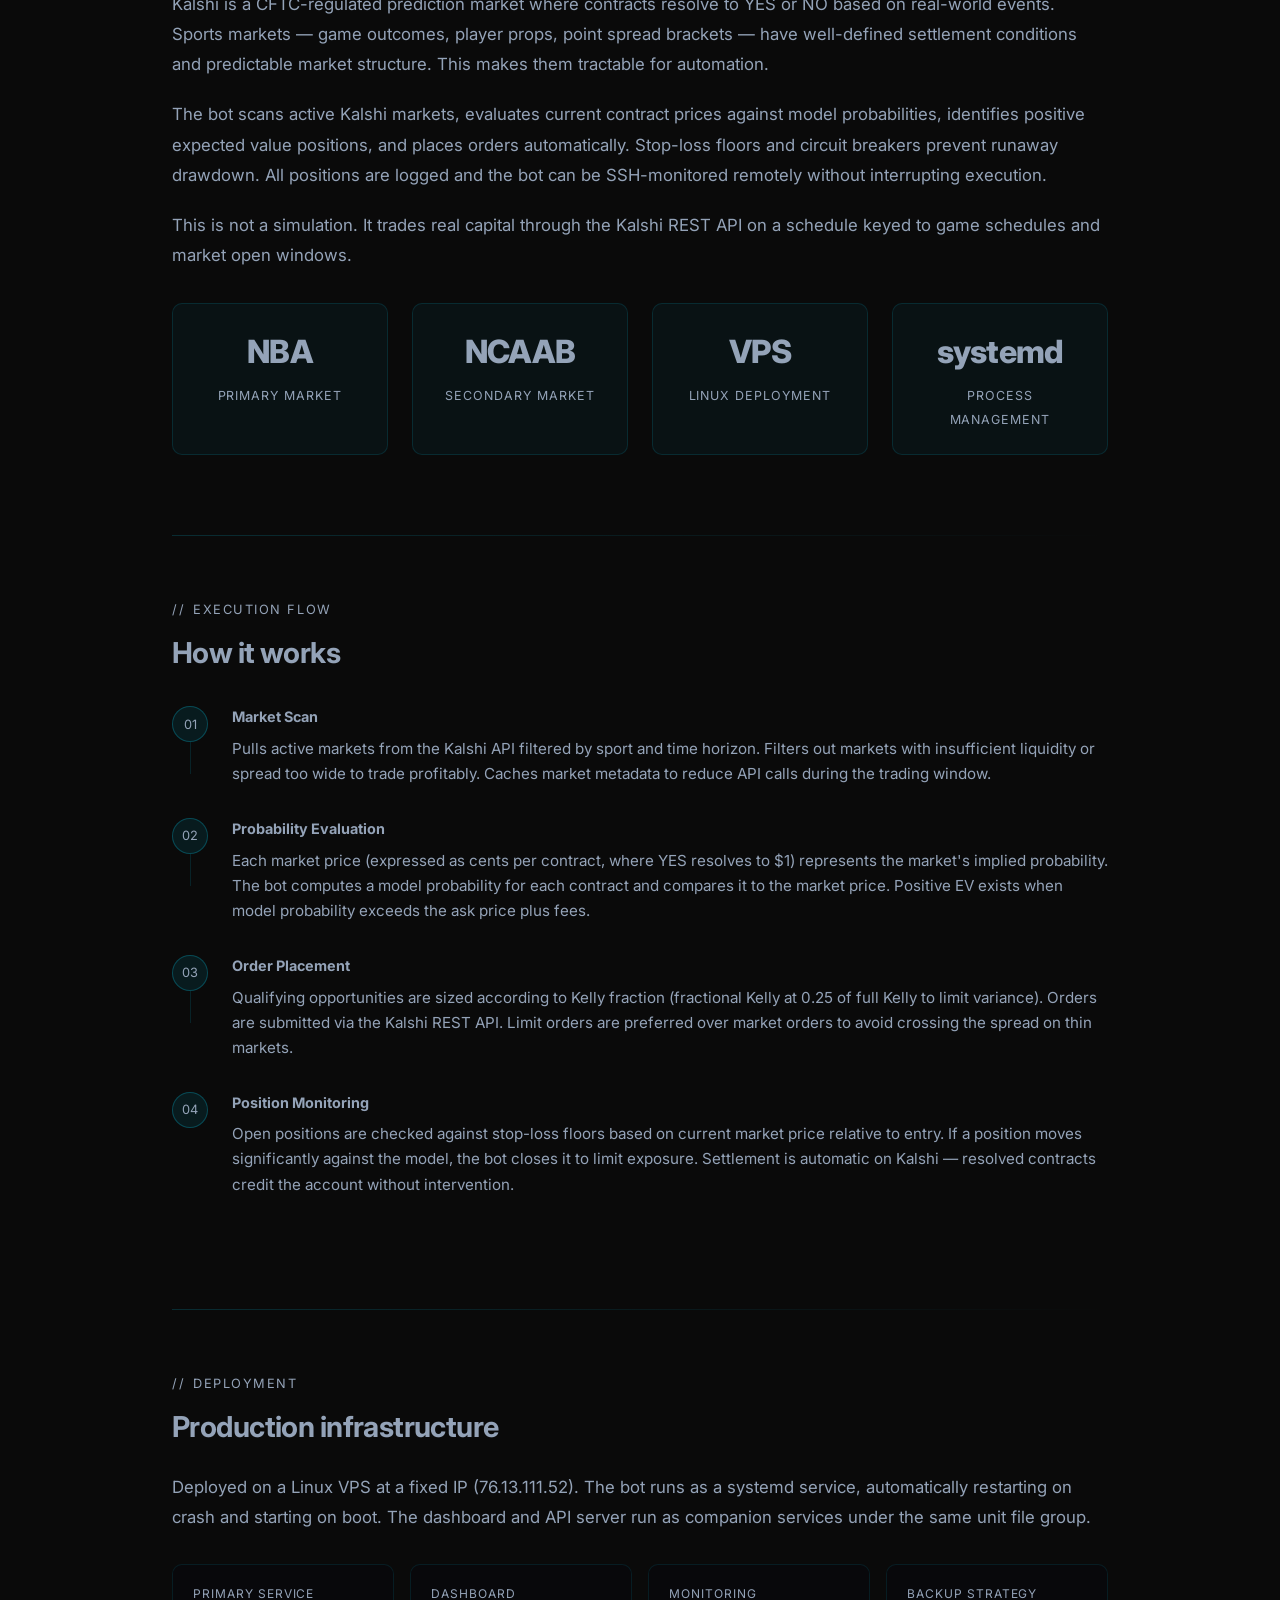
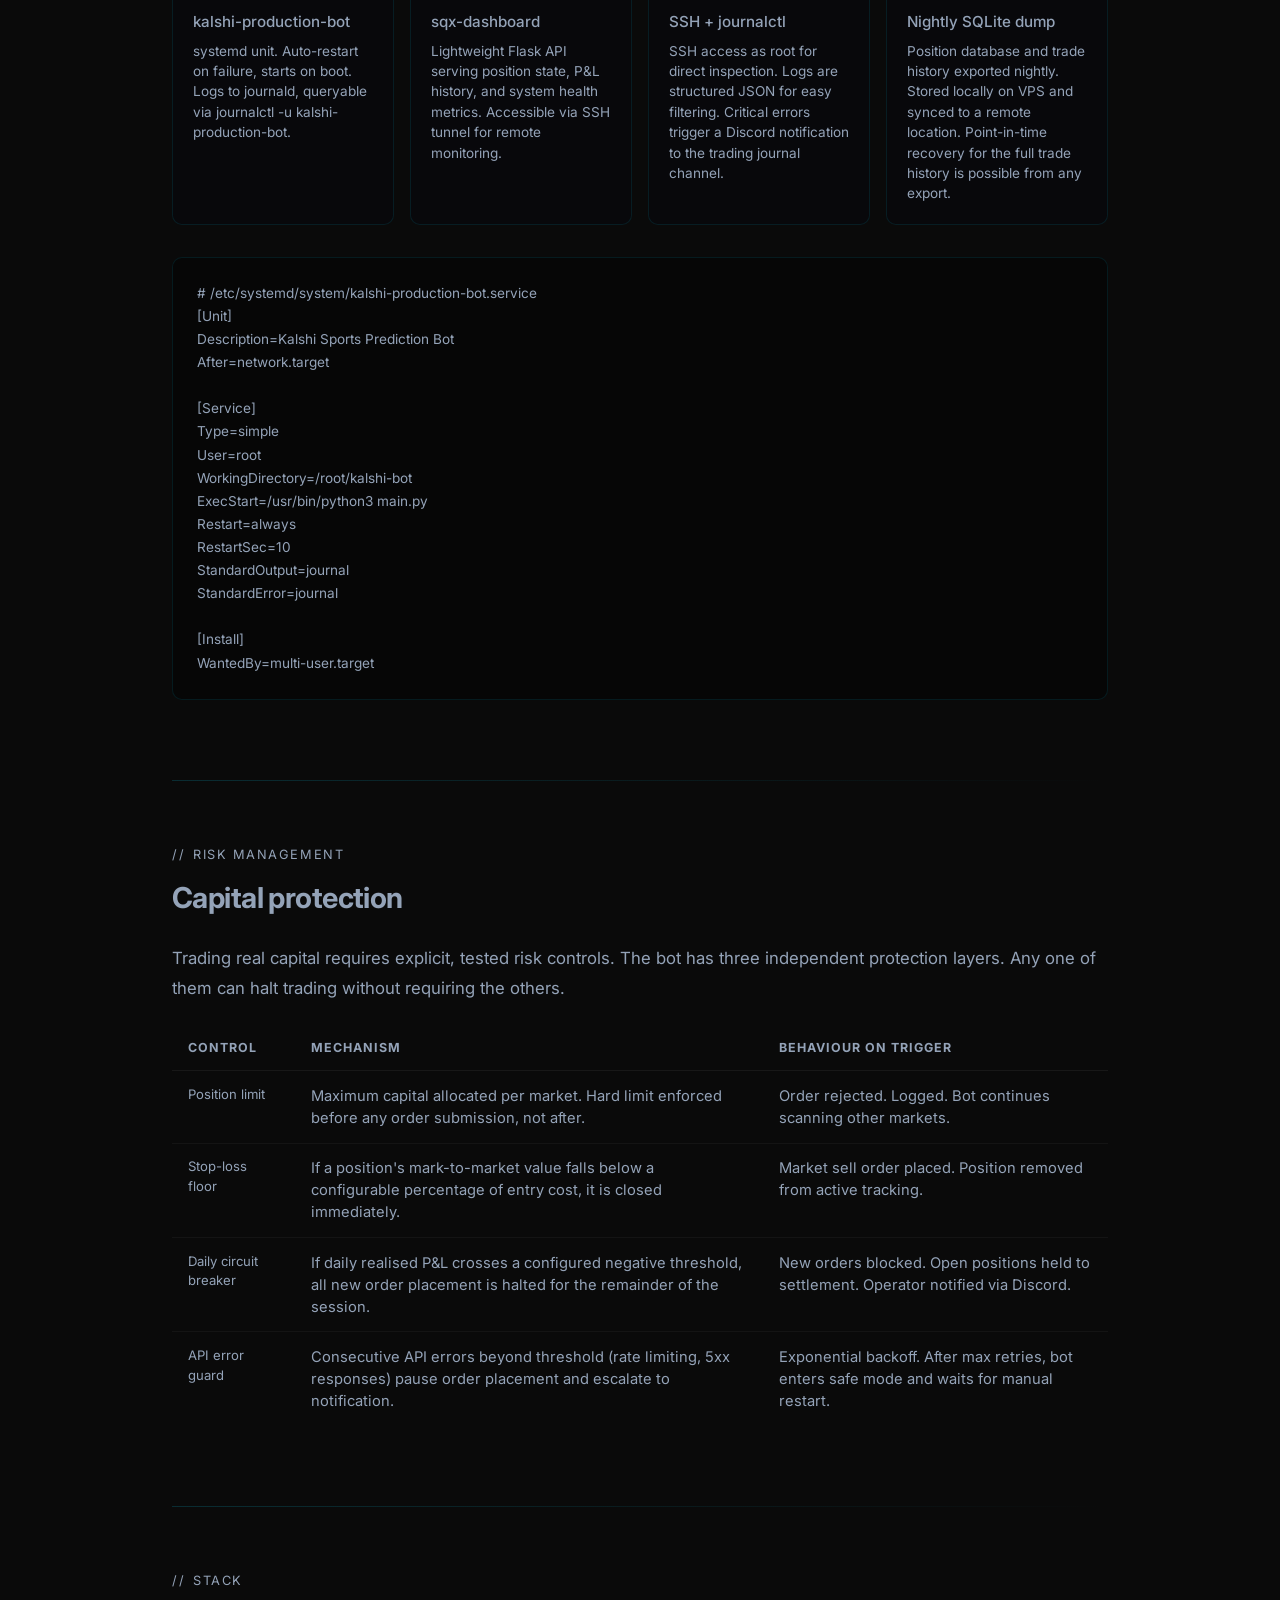
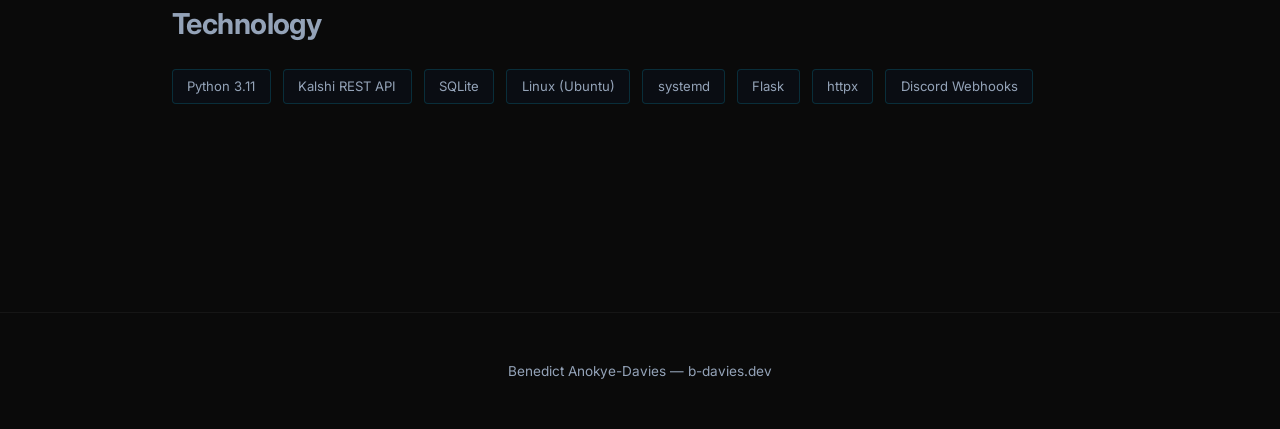
==== commit 8c4ac34a: "Serve portfolio on GitHub Pages without custom-domain redirect" ====
--- a/projects/kalshi.html
+++ b/projects/kalshi.html
@@ -84,8 +84,8 @@
 <body>
     <canvas id="particles-bg"></canvas>
     <nav>
-        <a href="/" class="nav-logo">b<span>.</span>davies</a>
-        <a href="/" class="nav-back">&larr; back to main</a>
+        <a href="../" class="nav-logo">b<span>.</span>davies</a>
+        <a href="../" class="nav-back">&larr; back to main</a>
     </nav>
     <div class="page-hero">
         <div class="project-badge">Prediction Markets / Live Capital</div>
@@ -248,7 +248,7 @@
         </div>
     </div>
     <footer>
-        <p class="footer-text">Benedict Anokye-Davies &mdash; <a href="/" style="color:var(--accent-cyan);text-decoration:none;">b-davies.dev</a></p>
+        <p class="footer-text">Benedict Anokye-Davies &mdash; <a href="../" style="color:var(--accent-cyan);text-decoration:none;">b-davies.dev</a></p>
     </footer>
     <script>
     (function(){
